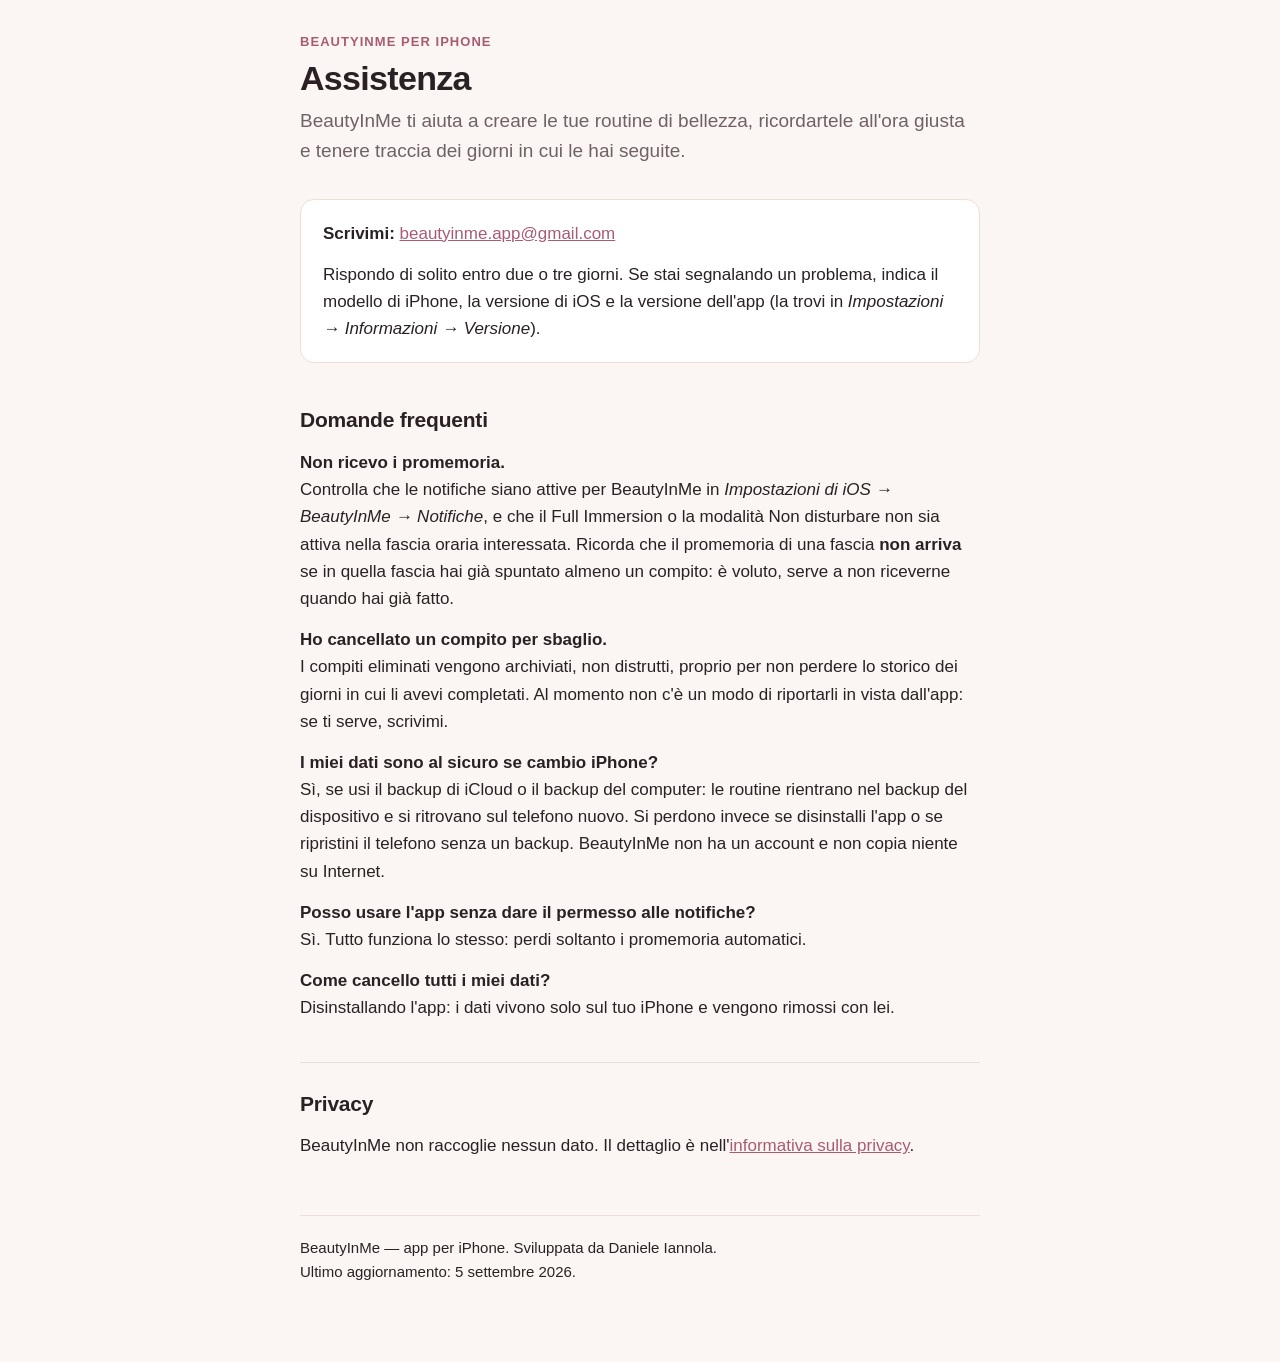
==== index.html @ e9b801cd "pagine di assistenza e informativa privacy - index.html: contatto, domande frequenti, versione dell'" ====
<!doctype html>
<html lang="it">
<head>
<meta charset="utf-8">
<meta name="viewport" content="width=device-width, initial-scale=1">
<title>BeautyInMe — Assistenza</title>
<link rel="stylesheet" href="stile.css">
</head>
<body>
<main>

  <p class="occhiello">BeautyInMe per iPhone</p>
  <h1>Assistenza</h1>
  <p class="sommario">BeautyInMe ti aiuta a creare le tue routine di bellezza, ricordartele all'ora giusta e tenere traccia dei giorni in cui le hai seguite.</p>

  <div class="riquadro">
    <p><strong>Scrivimi:</strong> <a href="mailto:beautyinme.app@gmail.com">beautyinme.app@gmail.com</a></p>
    <p>Rispondo di solito entro due o tre giorni. Se stai segnalando un problema, indica il modello di iPhone, la versione di iOS e la versione dell'app (la trovi in <em>Impostazioni → Informazioni → Versione</em>).</p>
  </div>

  <h2>Domande frequenti</h2>

  <p><strong>Non ricevo i promemoria.</strong><br>
  Controlla che le notifiche siano attive per BeautyInMe in <em>Impostazioni di iOS → BeautyInMe → Notifiche</em>, e che il Full Immersion o la modalità Non disturbare non sia attiva nella fascia oraria interessata. Ricorda che il promemoria di una fascia <strong>non arriva</strong> se in quella fascia hai già spuntato almeno un compito: è voluto, serve a non riceverne quando hai già fatto.</p>

  <p><strong>Ho cancellato un compito per sbaglio.</strong><br>
  I compiti eliminati vengono archiviati, non distrutti, proprio per non perdere lo storico dei giorni in cui li avevi completati. Al momento non c'è un modo di riportarli in vista dall'app: se ti serve, scrivimi.</p>

  <p><strong>I miei dati sono al sicuro se cambio iPhone?</strong><br>
  Sì, se usi il backup di iCloud o il backup del computer: le routine rientrano nel backup del dispositivo e si ritrovano sul telefono nuovo. Si perdono invece se disinstalli l'app o se ripristini il telefono senza un backup. BeautyInMe non ha un account e non copia niente su Internet.</p>

  <p><strong>Posso usare l'app senza dare il permesso alle notifiche?</strong><br>
  Sì. Tutto funziona lo stesso: perdi soltanto i promemoria automatici.</p>

  <p><strong>Come cancello tutti i miei dati?</strong><br>
  Disinstallando l'app: i dati vivono solo sul tuo iPhone e vengono rimossi con lei.</p>

  <h2>Privacy</h2>
  <p>BeautyInMe non raccoglie nessun dato. Il dettaglio è nell'<a href="privacy.html">informativa sulla privacy</a>.</p>

  <footer>
    <p>BeautyInMe — app per iPhone. Sviluppata da Daniele Iannola.<br>
    Ultimo aggiornamento: 5 settembre 2026.</p>
  </footer>

</main>
</body>
</html>
---- stile.css ----
/* Foglio di stile unico per le due pagine. Palette presa da design/build.py,
   così il sito di supporto somiglia all'app invece di sembrare un modulo. */

:root {
  --bg: #FBF6F3;
  --surface: #FFFFFF;
  --border: #EDDFD8;
  --text: #2A2124;
  --text2: #6F6167;
  --accent: #A85C74;
}

@media (prefers-color-scheme: dark) {
  :root {
    --bg: #16110F;
    --surface: #211A18;
    --border: #372C29;
    --text: #F5EDE8;
    --text2: #B6A7A1;
    --accent: #E9A3B6;
  }
}

* { box-sizing: border-box; }

body {
  margin: 0;
  padding: 32px 20px 64px;
  background: var(--bg);
  color: var(--text);
  font: 17px/1.6 -apple-system, BlinkMacSystemFont, "Segoe UI", Roboto, sans-serif;
  -webkit-text-size-adjust: 100%;
}

main { max-width: 680px; margin: 0 auto; }

h1 {
  font-size: 34px;
  line-height: 1.15;
  letter-spacing: -0.02em;
  margin: 0 0 8px;
}

h2 {
  font-size: 21px;
  letter-spacing: -0.01em;
  margin: 40px 0 12px;
  padding-top: 24px;
  border-top: 1px solid var(--border);
}

h2:first-of-type { border-top: none; padding-top: 0; }

p, li { color: var(--text); margin: 0 0 14px; }
li { margin-bottom: 8px; }

.occhiello {
  text-transform: uppercase;
  letter-spacing: 0.08em;
  font-size: 13px;
  font-weight: 600;
  color: var(--accent);
  margin: 0 0 6px;
}

.sommario { color: var(--text2); font-size: 19px; margin-bottom: 32px; }

.riquadro {
  background: var(--surface);
  border: 1px solid var(--border);
  border-radius: 14px;
  padding: 20px 22px;
  margin: 24px 0;
}

.riquadro p:last-child, .riquadro ul:last-child { margin-bottom: 0; }

a { color: var(--accent); }

footer {
  margin-top: 56px;
  padding-top: 20px;
  border-top: 1px solid var(--border);
  color: var(--text2);
  font-size: 15px;
}

/* Sezione in inglese per il revisore App Store: compatta, chiaramente separata. */
.en { color: var(--text2); font-size: 15px; }
.en h2 { font-size: 18px; }
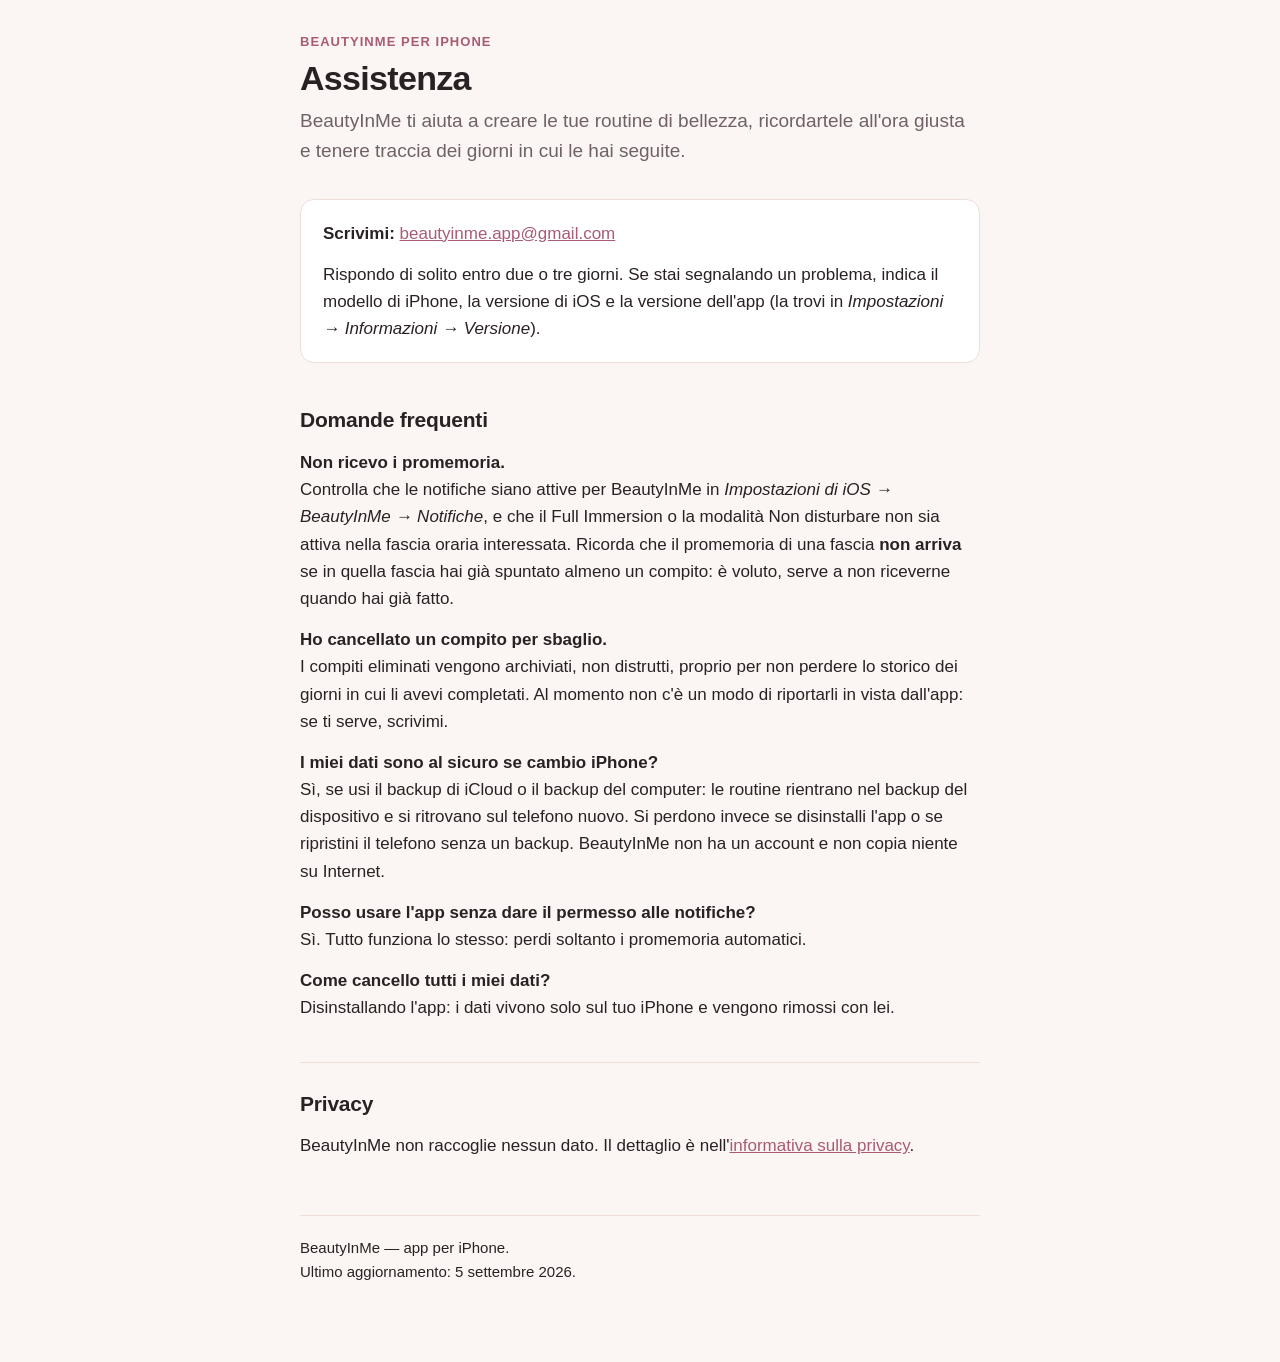
==== commit e00e2533: "via il nome dello sviluppatore dalle pagine pubbliche Il contatto resta la casella dedicata: per un'" ====
--- a/index.html
+++ b/index.html
@@ -39,7 +39,7 @@
   <p>BeautyInMe non raccoglie nessun dato. Il dettaglio è nell'<a href="privacy.html">informativa sulla privacy</a>.</p>
 
   <footer>
-    <p>BeautyInMe — app per iPhone. Sviluppata da Daniele Iannola.<br>
+    <p>BeautyInMe — app per iPhone.<br>
     Ultimo aggiornamento: 5 settembre 2026.</p>
   </footer>
 
